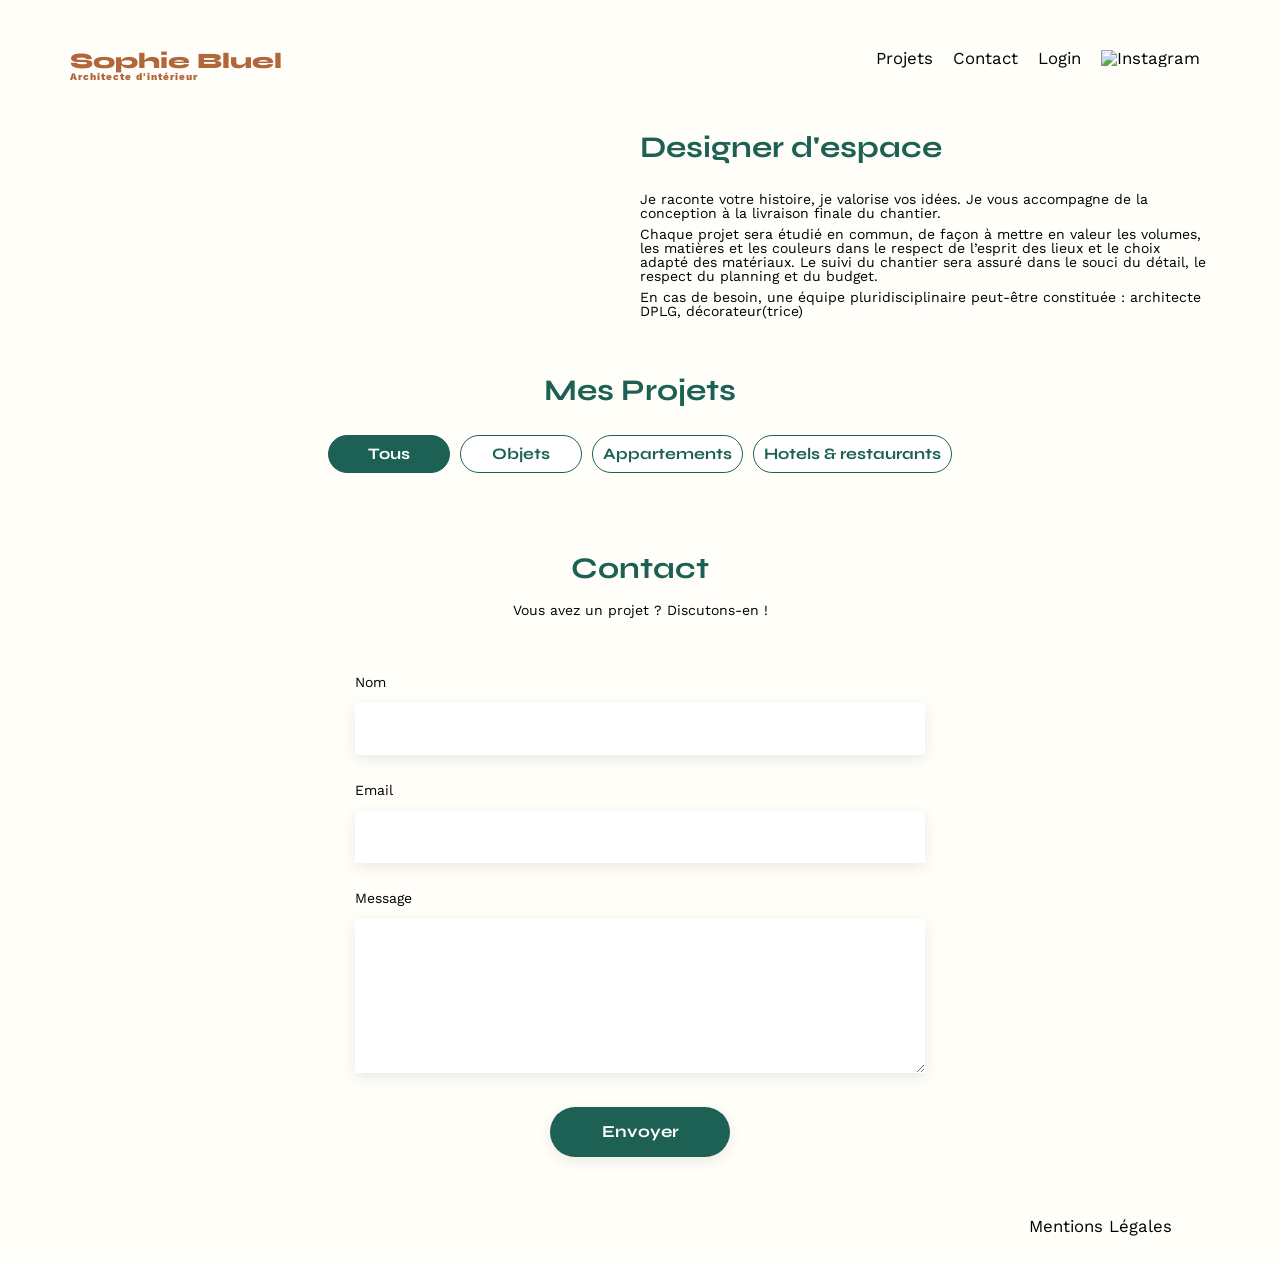
==== index.html @ c47d3145 "Déplacement index.html a la racine pour mise en ligne GitHub Pages" ====
<!DOCTYPE html>
<html lang="fr">
<head>
	<meta charset="UTF-8">
	<title>Sophie Bluel - Architecte d'intérieur</title>
	<meta name="viewport" content="width=device-width, initial-scale=1.0">
	
	<link rel="preconnect" href="https://fonts.googleapis.com">
	<link rel="preconnect" href="https://fonts.gstatic.com" crossorigin>
	<link href="https://fonts.googleapis.com/css2?family=Syne:wght@700;800&family=Work+Sans&display=swap" rel="stylesheet">
	<meta name="description" content="">
	<link rel="stylesheet" href="https://cdnjs.cloudflare.com/ajax/libs/font-awesome/6.2.1/css/all.min.css"integrity="sha512-MV7K8+y+gLIBoVD59lQIYicR65iaqukzvf/nwasF0nqhPay5w/9lJmVM2hMDcnK1OnMGCdVK+iQrJ7lzPJQd1w=="crossorigin="anonymous"referrerpolicy="no-referrer"> 
	
	<link rel="stylesheet" href="./FrontEnd/assets/style.css">
	<script src="./FrontEnd/app.js" defer></script>
</head>
<body>

<header>
	<h1>Sophie Bluel <span>Architecte d'intérieur</span></h1>
	<nav>
		<ul>
			<li><a class="navLink" href="#portfolio">Projets</a></li>
			<li><a class="navLink" href="#contact">Contact</a></li>
			<li><a class="navLink openModal" href="#">Login</a></li>
			<li><a href="http://instagram.com" target="_blank" rel="noopener noreferrer"><img src="./assets/icons/instagram.png" alt="Instagram"></a></li>			
		</ul>
	</nav>
</header>

<main>

	<section id="introduction">
		<figure>
			<img src="./assets/images/sophie-bluel.png" alt="">
		</figure>
		<article>
			<h2>Designer d'espace</h2>
			<p>Je raconte votre histoire, je valorise vos idées. Je vous accompagne de la conception à la livraison finale du chantier.</p>
			<p>Chaque projet sera étudié en commun, de façon à mettre en valeur les volumes, les matières et les couleurs dans le respect de l’esprit des lieux et le choix adapté des matériaux. Le suivi du chantier sera assuré dans le souci du détail, le respect du planning et du budget.</p>
			<p>En cas de besoin, une équipe pluridisciplinaire peut-être constituée : architecte DPLG, décorateur(trice)</p>
		</article>
	</section> 

	<section id="portfolio">

		<div class="projetBoutonModifier">
			<h2>Mes Projets</h2>
			<div class="boutonModifier">
				<!-- logo -->
				<i class="fa-solid fa-pen-to-square"></i> 
				<!-- texte -->
				 <p>modifier</p>
			</div>
		</div>

		<!-- Boutons filtrage -->
			<div class="btn-filtrage">
				<div class="btnFiltre" id="btnFiltreTous">Tous</div>
				<div class="btnFiltre" id="btnFiltreObjets">Objets</div>
				<div class="btnFiltre" id="btnFiltreAppartements">Appartements</div>
				<div class="btnFiltre" id="btnFiltreHotelsRestaurants">Hotels & restaurants</div>
			 </div>

		<div class="gallery">			
		</div>

	</section>

	<section id="contact">
		<h2>Contact</h2>
		<p>Vous avez un projet ? Discutons-en !</p>
		<form action="#" method="post">
			<label for="name">Nom</label>
			<input type="text" name="name" id="name">
			<label for="email">Email</label>
			<input type="email" name="email" id="email">
			<label for="message">Message</label>
			<textarea name="message" id="message" cols="30" rows="10"></textarea>
			<input type="submit" value="Envoyer">
		</form>
	</section>

<!-- FENETRE MODALE LOGIN -->
	 <div id="modal" class="modal">
		<div class="modal-content">

			<header>
				<h1>Sophie Bluel <span>Architecte d'intérieur</span></h1>

				<nav>
					<ul>
						<li><a class="navLink" href="#">Projets</a></li>
						<li><a class="navLink" href="#">Contact</a></li>
						<li><a class="navLink loginModal" href="#">Login</a></li>
						<li><a href="http://instagram.com" target="_blank" rel="noopener noreferrer"><img src="./assets/icons/instagram.png" alt="Instagram"></a></li>			
					</ul>
				</nav>

			</header>

			<span class="closeModal">&times;</span>

			<h2>Log in</h2>

			<form class="formModal">
				<label for="username">Nom d'utilisateur</label>
				<input type="text" id="username" autocomplete="username" required>

				<label for="password">Mot de passe</label>
				<input type="password" id="password" autocomplete="current-password" required>

				<input id="submitModalBtn" type="submit" value="Se connecter">
			</form>

			<footer>
				<nav>
					<ul>
						<li id="textFooterModal">Mentions Légales</li>
					</ul>
				</nav>
			</footer>
		</div>
  	</div>	

<!-- MODALE SUPRESSION TRAVAUX -->

<div id="modalTravaux" class="modal" style="display: none">
  <div class="modal-content">

    <span class="closeModalTravaux">&times;</span>
	
    <h3 id="titreModalTravaux">Galerie Photo</h3>

    <div id="adminGallery"></div>
	
	<div id="separationLine"></div>

    <div class="addPhotoBtn">Ajouter des photos </div>
  </div>
</div>

<!-- MODALE AJOUT TRAVAUX -->
<div id="modalAjoutTravaux" class="modalAjoutTravaux" >
  <div class="modalAjoutTravaux-content">

    <span class="closeModalAjoutTravaux">&times;</span>

    <span class="LeftArrowModalAjoutTravaux"><i class="fa-solid fa-arrow-left fa-2xl"></i></span>
  
	<h3 id="titreModalAjoutTravaux">Ajout Photo</h3>

    <!-- Preview image ajoutée -->
    <div id="imagePreviewContainer">
		
	  <img id="imagePreview" />

	   <span id="resetImageBtn" class="reset-image">
   		  <i class="fa-solid fa-arrow-rotate-right fa-2xl"></i>
  		</span>

      <i id="logoImage" class="fa-regular fa-image"></i>

	  <div class="addPhotoBtnAjoutTravaux">
		<label for="photoFile">+ Ajouter photo</label>
		<input type="file" id="photoFile" name="image" accept="image/*">
	  </div>

	  <p id="textAjoutPhoto">jpg, png : 4mo max</p>

    </div>


    <form id="formAjoutTravail">
      <label for="photoTitle">Titre</label>
      <input type="text" id="photoTitle" name="title" required>

      <label for="photoCategory">Catégorie</label>
      <select id="photoCategory" name="category" required>
        <option value="">-- Choisir une catégorie --</option>
        <!-- options injectées en JS -->
      </select>

	  <div id="separationLine"></div>

      <input type="submit" value="Valider">
    </form>

  </div>
</div>

	
</main>


<footer>
	<nav>
		<ul>
			<li>Mentions Légales</li>
		</ul>
	</nav>
</footer>



</body>
</html>
---- FrontEnd/assets/style.css ----
/* http://meyerweb.com/eric/tools/css/reset/
   v2.0 | 20110126
   License: none (public domain)
*/

html, body, div, span, applet, object, iframe,
h1, h2, h3, h4, h5, h6, p, blockquote, pre,
a, abbr, acronym, address, big, cite, code,
del, dfn, em, img, ins, kbd, q, s, samp,
small, strike, strong, sub, sup, tt, var,
b, u, i, center,
dl, dt, dd, ol, ul, li,
fieldset, form, label, legend,
table, caption, tbody, tfoot, thead, tr, th, td,
article, aside, canvas, details, embed,
figure, figcaption, footer, header, hgroup,
menu, nav, output, ruby, section, summary,
time, mark, audio, video {
	margin: 0;
	padding: 0;
	border: 0;
	font-size: 100%;
	font: inherit;
	vertical-align: baseline;
}
/* HTML5 display-role reset for older browsers */
article, aside, details, figcaption, figure,
footer, header, hgroup, menu, nav, section {
	display: block;
}
body {
	height: 100%;
	line-height: 1;
	background-color: #FFFEF8;
}
ol, ul {
	list-style: none;
}
blockquote, q {
	quotes: none;
}
blockquote:before, blockquote:after,
q:before, q:after {
	content: '';
	content: none;
}
table {
	border-collapse: collapse;
	border-spacing: 0;
}
/** end reset css**/
body {
	max-width: 1140px;
	margin:auto;
	font-family: 'Work Sans' ;
	font-size: 14px;
}
header {
	display: flex;
	justify-content: space-between;
	margin: 50px 0
}
section {
	margin: 50px 0
}

h1{
	display: flex;
	flex-direction: column;
	font-family: 'Syne';
	font-size: 22px;
	font-weight: 800;
	color: #B1663C
}

h1 > span {
	font-family: 'Work Sans';
	font-size:10px;
	letter-spacing: 0.1em;
}

h2{
	font-family: 'Syne';
	font-weight: 700;
	font-size: 30px;
	color: #1D6154
}
nav ul {
	display: flex;
	align-items: center;
	list-style-type: none;

}
nav li {
	padding: 0 10px;
	font-size: 1.2em;
}

nav li a {
	text-decoration: none;
	color: #000;
}

nav li img {
	height: 20px;
	cursor: pointer;
}

li a:hover {
	color: black;
    font-weight: bold;
	cursor: pointer;
}

.navLink.active{
    color: black;
    font-weight: bold;
}

#introduction {
	display: flex;
	align-items: center;
}
#introduction figure {
	flex: 1
}
#introduction img {
	display: block;
	margin: auto;
	width: 80%;
}

#introduction article {
	flex: 1
}
#introduction h2 {
	margin-bottom: 1em;
}

#introduction p {
	margin-bottom: 0.5em;
}
/* #portfolio h2 {
	text-align: center;
	margin-bottom: 1em;
} */





/* BOUTONS FILTRAGE */
.btn-filtrage{
	display: flex;
	justify-content: center;
	align-items: center;
	gap: 10px;
	margin-top: 30px;
}

.btnFiltre{
	font-family: 'Syne';
	font-weight: 700;
	font-size: 16px;
	color: #1D6154;
	background-color: white;
	border: 1px solid #1D6154;
	border-radius: 60px;
	padding: 10px;
	min-width: 100px;
	text-align: center;
}

.btnFiltre:hover{
	color: #fff;
	background-color: #1D6154;
	cursor: pointer;
}

.btnFiltre.active{
	color: #fff;
	background-color: #1D6154;
}







.gallery {
	margin-top: 30px;
	width: 100%;
	display: grid;
	grid-template-columns: 1fr 1fr 1fr;
	grid-column-gap: 20px;
	grid-row-gap: 20px;
}

.gallery img {
	width: 100%;
	height: 100%;
	object-fit: cover;
}
#contact {
	width: 50%;
	margin: auto;
}
#contact > *{
	text-align: center;
}

#contact h2{
	margin-bottom: 20px;
}
#contact form {
	text-align: left;
	margin-top:30px;
	display: flex;
	flex-direction: column;
}

#contact input{
	height: 50px;
	font-size: 1.2em;
	border: none;
	box-shadow: 0px 4px 14px rgba(0, 0, 0, 0.09);
}
#contact label{
	margin: 2em 0 1em 0;
}
#contact textarea{
	border: none;
	box-shadow: 0px 4px 14px rgba(0, 0, 0, 0.09);
}

input[type="submit"]{
	font-family: 'Syne';
	font-weight: 700;
	color: white;
	background-color: #1D6154;
	margin : 2em auto ;
	width: 180px;
	text-align: center;
	border-radius: 60px ;
	cursor: pointer;
}

input[type="submit"]:hover{
	background-color: #0E2F28;
}

#login{
	text-align: center;
	color: #3D3D3D;
	cursor: pointer;
}

footer nav ul {
	display: flex;
	justify-content: flex-end;
	margin: 2em;	
}
.main-login{
	flex: 1;
}


/* FENETRE MODALE LOGIN */

#modal > *{
	text-align: center;
}

.closeModal {
  position: absolute;
  right: 20px;
  top: 20px;
  font-size: 40px;
  cursor: pointer;
}

.closeModal:hover{
	color: rgba(0, 0, 0, 0.498);
}

#modal form {
	margin-top:30px;
	display: flex;
	flex-direction: column;
	width: 50%;
	margin: auto;
}

#modal input{
	width: 100%;
	height: 50px;
	font-size: 1.2em;
	border: none;
	box-shadow: 0px 4px 14px rgba(0, 0, 0, 0.09);
}


#modal label{
	text-align: left;
	margin: 2em 0 1em 0;
}

.modal{
	display: none;
	position: fixed;
	z-index: 1000;
	left: 0;
	top: 0;
	width: 100%;
	height: 100%;
	overflow: auto;
	background-color: rgba(0, 0, 0, 0.9); /* fond sombre */
}

.modal-content {
	background-color: #FFFEF8;
	margin: 10% auto;
	padding: 30px;
	height: auto;
	width: 70%;
	border-radius: 8px;
	position: relative;
}

#modal .formModal input[type="submit"]{
 width: 50%;
}

/* Bouton Modale Modifier  */

.projetBoutonModifier{
	display: flex;
	align-items: center;
	justify-content: center;
	cursor: pointer;
}

.projetBoutonModifier:hover{
	color: #666363;	
}

.boutonModifier i, .boutonModifier p {
	display: inline;
}

.boutonModifier{
	display: flex;
	flex-direction: row; 
	align-items: center;
	margin-left: 15px;
	gap: 6px;
}

/* MODALE SUPPRESSION TRAVAUX */

#titreModalTravaux{
	display: flex;
	justify-content: center;
	margin-bottom: 50px;
	font-size: 32px;
	font-weight: 500;
}

.closeModalTravaux {
  position: absolute;
  right: 20px;
  top: 20px;
  font-size: 40px;
  cursor: pointer;
}

.closeModalTravaux:hover{
	color: rgba(0, 0, 0, 0.498);
}

#textFooterModal{
	position: absolute;
	bottom: 10px;
	right: 50px;
	cursor: pointer;
}


#modalTravaux .modal-content {
  background-color: #FFFEF8;
  position: relative;
  margin: auto;
  margin-top: 3vh;
  padding: 30px 20px;
  width: 60%;
  max-width: 90vh;
  max-height: 90vh;
  overflow-y: auto;
  border-radius: 8px;
  box-shadow: 0 0 10px rgba(0,0,0,0.2);
}

#adminGallery {
  display: grid;
  grid-template-columns: repeat(5,150px);
  gap: 10px;
  justify-content: center;
}

#adminGallery figure {
  width: 100%;
  height: auto;
  aspect-ratio: 1 / 1.2; /* facultatif mais utile pour garder la forme */
  position: relative;
}

#adminGallery img {
  width: 100% ;
  height: 100% ;
  object-fit: cover;
  border-radius: 4px;
  display: block;
  margin: auto;
}

.delete-icon {
  position: absolute;
  top: 5px;
  right: 5px;
  font-size: 16px;
  color: white;
  background-color: black;
  border-radius: 30%;
  padding: 5px;
  cursor: pointer;
  z-index: 2;
}

.delete-icon:hover{
  background-color: rgb(89, 87, 87);

}

#separationLine{
	margin: auto;
	width: 90%;
    border-top: 2px solid rgba(97, 95, 95, 0.382);
	margin: 50px auto;
}

.addPhotoBtn {
  display: flex;
  justify-content: center;
  align-items: center;
  padding: 10px 20px;
  background-color: #1D6154;
  color: white;
  border-radius: 60px;
  font-weight: 500;
  cursor: pointer;
  width: 30%;
  height: 36px;
  font-size: 20px;
  margin: auto;
  transition: background-color 0.2s ease-in-out;
}

.addPhotoBtn:hover {
  background-color: #0E2F28;
}




/* MODALE AJOUT TRAVAUX */

.modalAjoutTravaux {
  display: none; /* visible via JS */
  position: fixed;
  z-index: 2000;
  left: 0;
  top: 0;
  width: 100%;
  height: 100vh;
  overflow-y: auto;
  background-color: rgba(0, 0, 0, 0.8); /* fond sombre */
}

.modalAjoutTravaux-content {
  background-color: #FFFEF8;
  margin: auto;
  margin-top: 3vh;
  padding: 30px 20px;
  width: 50%;
  max-width: 60vh;
  max-height: 70vh;
  overflow-y: auto;
  border-radius: 8px;
  box-shadow: 0 0 10px rgba(0, 0, 0, 0.2);
  position: relative;
}

/* Titre de la modale */
#titreModalAjoutTravaux {
  text-align: center;
  font-size: 24px;
  margin-bottom: 30px;
  color: #000000;
}

/* Bouton de fermeture */
.closeModalAjoutTravaux {
  position: absolute;
  right: 20px;
  top: 20px;
  font-size: 40px;
  color: #333;
  cursor: pointer;
}

.closeModalAjoutTravaux:hover{
	color: rgba(0, 0, 0, 0.498);
}

/* Preview image */
#imagePreviewContainer {
  background-color: #E8F1F6;
  width: 85%; /* taille fixe */
  height: 280px; /* fixe ou max-height */
  border: 1px solid rgba(0, 0, 0, 0);
  display: flex; /* pour centrer */
  justify-content: center;
  align-items: center;
  flex-direction: column;
  margin: 0 auto 20px auto;
  position: relative;
  border-radius: 10px;
  overflow: hidden; /* cache les débordements */
}

#imagePreview {
  width: 100%;
  height: 100%;
  object-fit: contain;
  border-radius: 8px;
  display: none;
}

.reset-image {
  position: absolute;
  bottom: 20px;
  right: 20px;
  font-size: 20px;
  /* background-color: white; */
  color: rgb(102, 100, 100);
  border-radius: 50%;
  padding: 4px;
  cursor: pointer;
  display: none; /* caché par défaut */
  z-index: 2;
}

.reset-image:hover {
	color: #3d3b3b;
}

/* Logo Picture */
#logoImage{
	display: flex;
	justify-content: center;
	color: rgba(128, 128, 128, 0.341);
	font-size: 100px;
	margin: 20px 0 10px 0;
}

/* Texte bouton ajout photo */
#textAjoutPhoto{
	display: flex;
	justify-content: center;
	margin-bottom: 40px;
	color: #444444;
}

/* Bouton Ajouter une photo */
.addPhotoBtnAjoutTravaux {
  display: flex;
  justify-content: center;
  align-items: center;
  padding: 10px 20px;
  background-color: #CBD6DC;
  color: white;
  border-radius: 60px;
  font-weight: 500;
  cursor: pointer;
  width: 30%;
  height: 36px;
  font-size: 20px;
  margin: auto;
}

.addPhotoBtnAjoutTravaux input[type="file"] {
  opacity: 0;
  position: absolute;
  left: 0;
  top: 0;
  width: 100%;
  height: 100%;
  cursor: pointer;
}

.addPhotoBtnAjoutTravaux label {
  padding: 10px 25px;
  background-color: #CBD6DC;
  color: #306685;
  border-radius: 60px;
  font-size: 16px;
  font-weight: 600;
  cursor: pointer;
  transition: background-color 0.3s ease;
}

.addPhotoBtnAjoutTravaux label:hover {
  background-color: #0E2F28;
}

/* Formulaire titre + catégorie */
#formAjoutTravail {
  display: flex;
  flex-direction: column;
  gap: 15px;
  margin-top: 10px;
  padding: 0 80px;
}

#formAjoutTravail label {
  font-weight: 600;
  color: #3D3D3D;
}

#formAjoutTravail input[type="text"],
#formAjoutTravail select {
  height: 60px;
  padding: 0 10px;
  font-size: 14px;
  border: 1px solid #ccc;
  border-radius: 5px;
}

/* Bouton valider */
#formAjoutTravail input[type="submit"] {
  text-align: center;       /* centre le texte */
  display: inline-block;    /* ou block si besoin */
  padding: 20px 40px;       /* espace intérieur */
  margin: 20px auto;        /* centre le bouton lui-même */
  background-color: #1D6154;
  color: white;
  border: none;
  border-radius: 30px;
  font-weight: 500;
  font-size: 20px;
  cursor: pointer;
}

#formAjoutTravail input[type="submit"]:hover {
  background-color: #0E2F28;
}

.LeftArrowModalAjoutTravaux{
	cursor: pointer;
}


.LeftArrowModalAjoutTravaux:hover{
	color: rgba(0, 0, 0, 0.498);
}

#formAjoutTravail #separationLine{
	width: 100%;
}
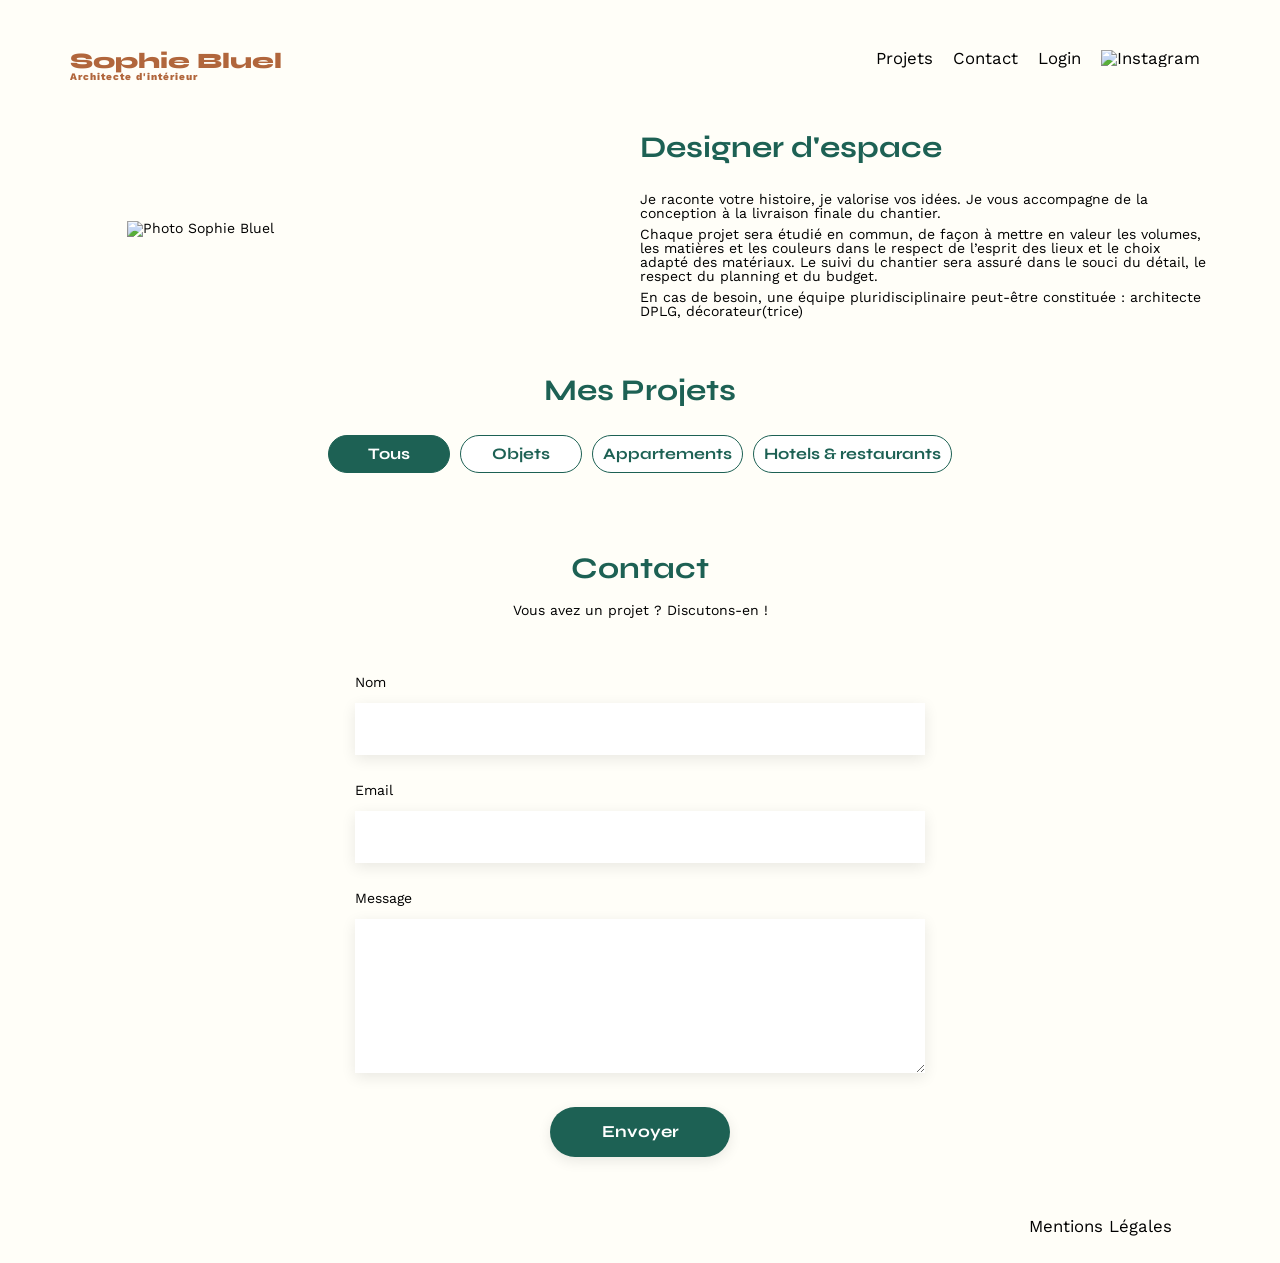
==== commit e879093d: "- Changement chemin photo sophie bluel dans index.html" ====
--- a/index.html
+++ b/index.html
@@ -23,7 +23,7 @@
 			<li><a class="navLink" href="#portfolio">Projets</a></li>
 			<li><a class="navLink" href="#contact">Contact</a></li>
 			<li><a class="navLink openModal" href="#">Login</a></li>
-			<li><a href="http://instagram.com" target="_blank" rel="noopener noreferrer"><img src="./assets/icons/instagram.png" alt="Instagram"></a></li>			
+			<li><a href="http://instagram.com" target="_blank" rel="noopener noreferrer"><img src="./FrontEnd/assets/icons/instagram.png" alt="Instagram"></a></li>			
 		</ul>
 	</nav>
 </header>
@@ -32,7 +32,7 @@
 
 	<section id="introduction">
 		<figure>
-			<img src="./assets/images/sophie-bluel.png" alt="">
+			<img src="./FrontEnd/assets/images/sophie-bluel.png" alt="Photo Sophie Bluel">
 		</figure>
 		<article>
 			<h2>Designer d'espace</h2>
